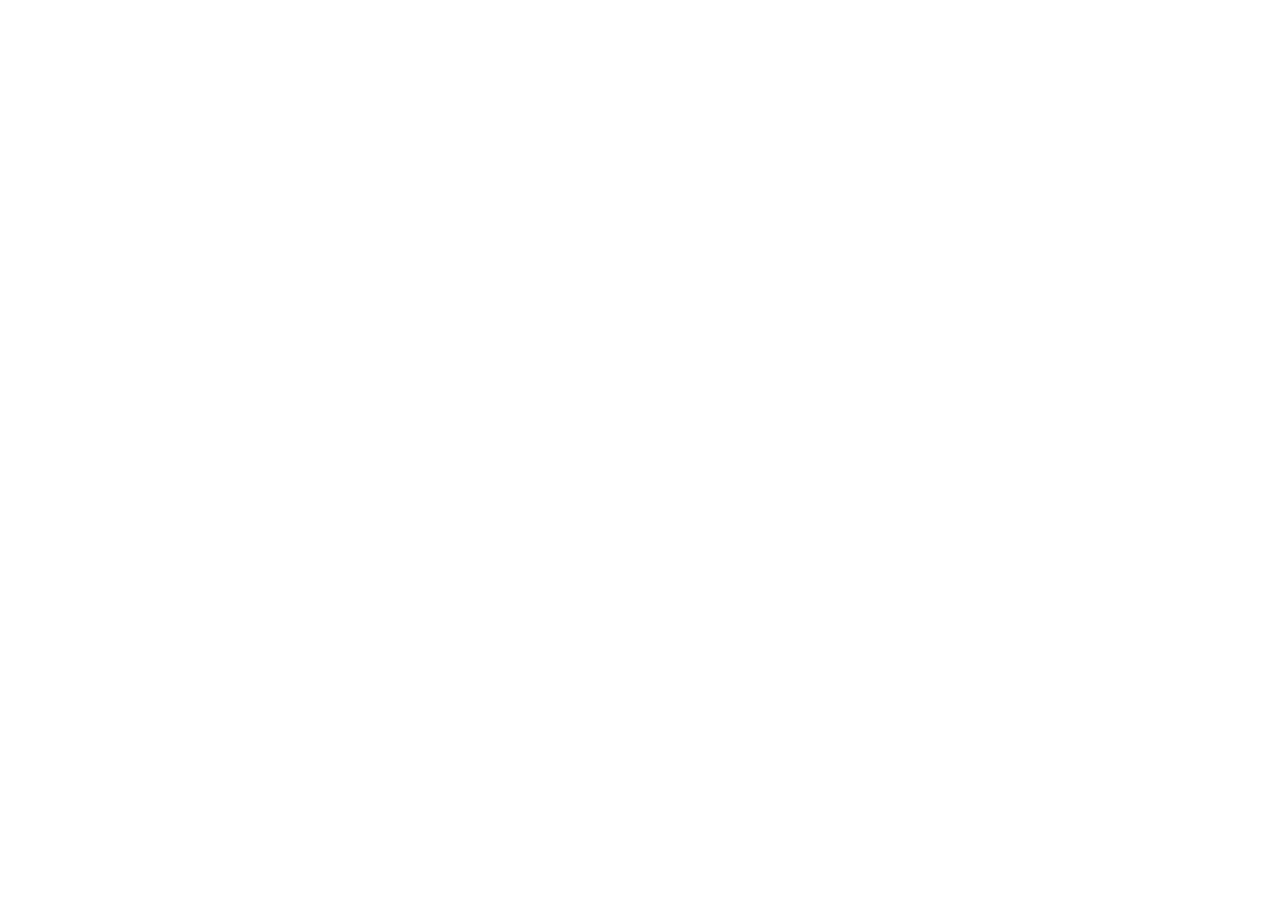
==== index.html @ 9db52102 "first commit" ====
<!DOCTYPE html>
<html lang="en">
<head>
    <meta charset="UTF-8">
    <meta name="viewport" content="width=device-width, initial-scale=1.0">
    <title>BrewNest</title>
</head>
<body>
    
</body>
</html>
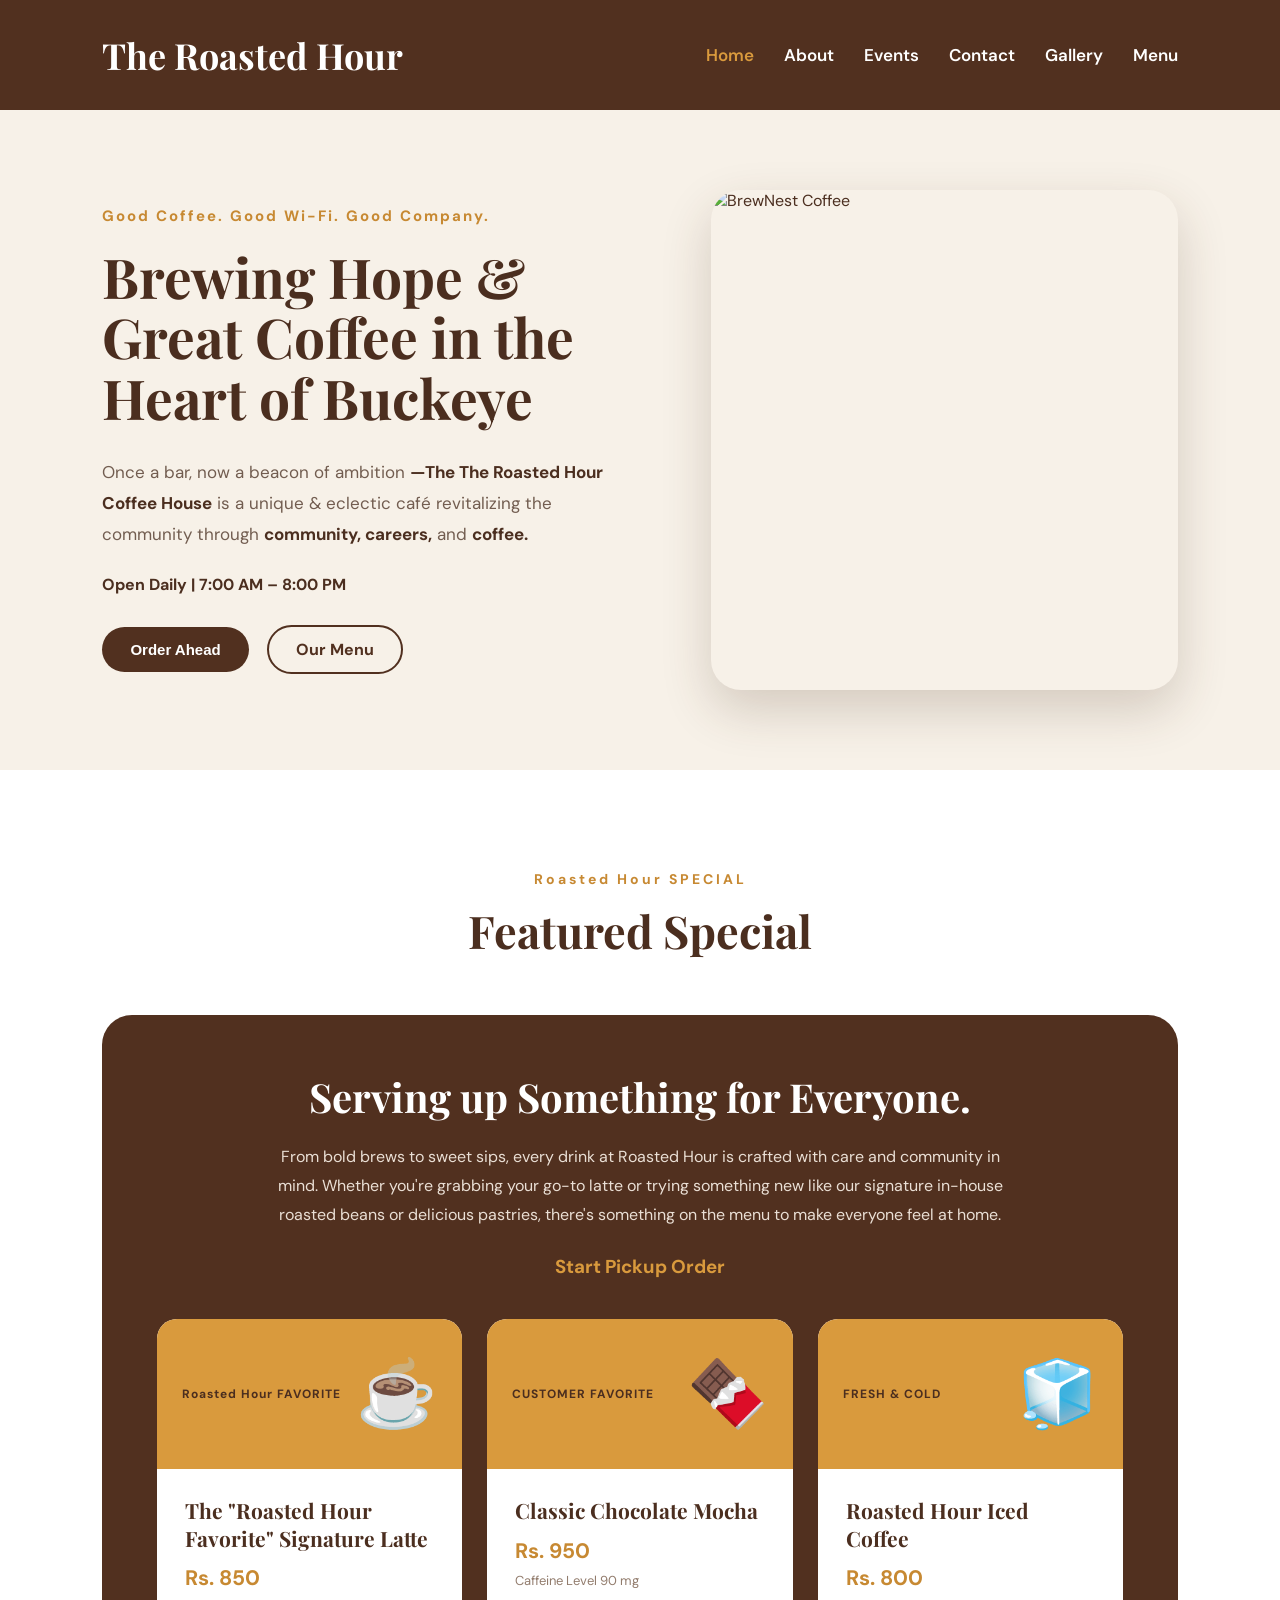
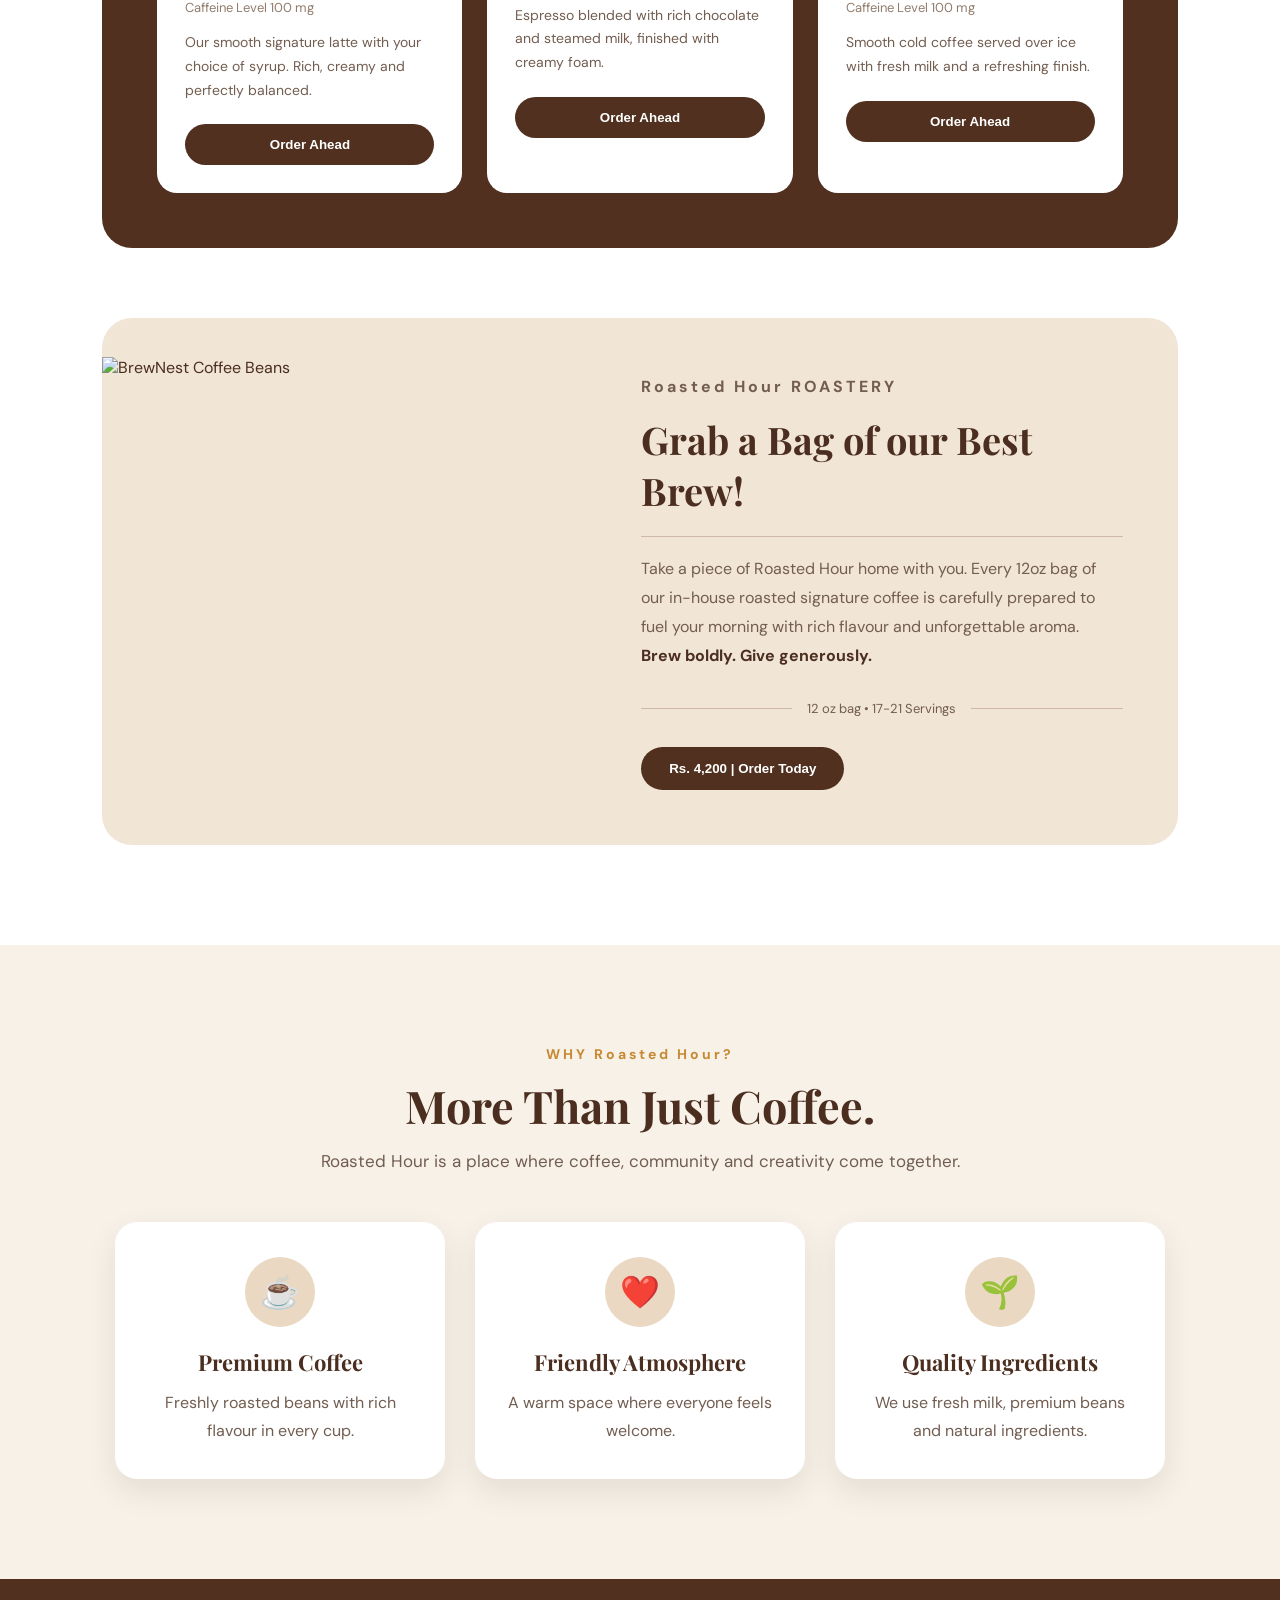
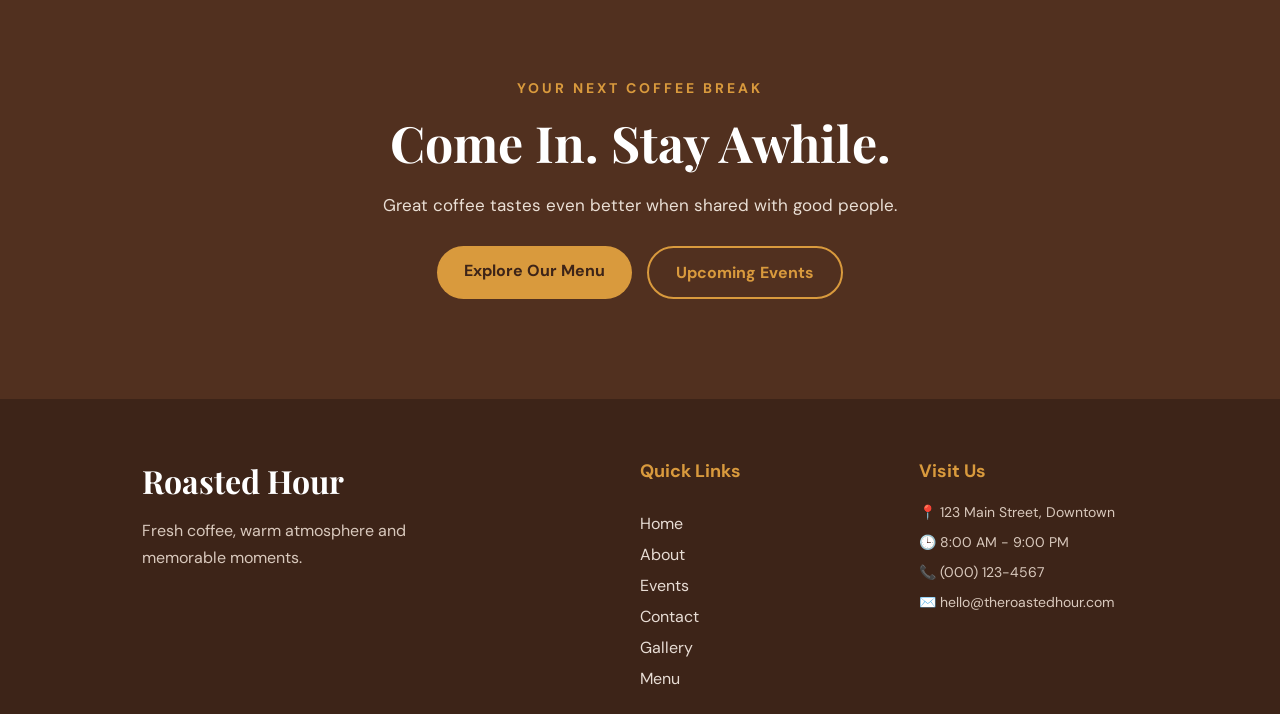
==== commit 78cf7d91: "connect home page to index" ====
--- a/index.html
+++ b/index.html
@@ -4,6 +4,8 @@
     <meta charset="UTF-8">
     <meta name="viewport" content="width=device-width, initial-scale=1.0">
     <title>BrewNest</title>
+    <link rel="stylesheet" href="assets/style.css"> 
+    <meta http-equiv="refresh" content="0; url=home.html">
 </head>
 <body>
     
